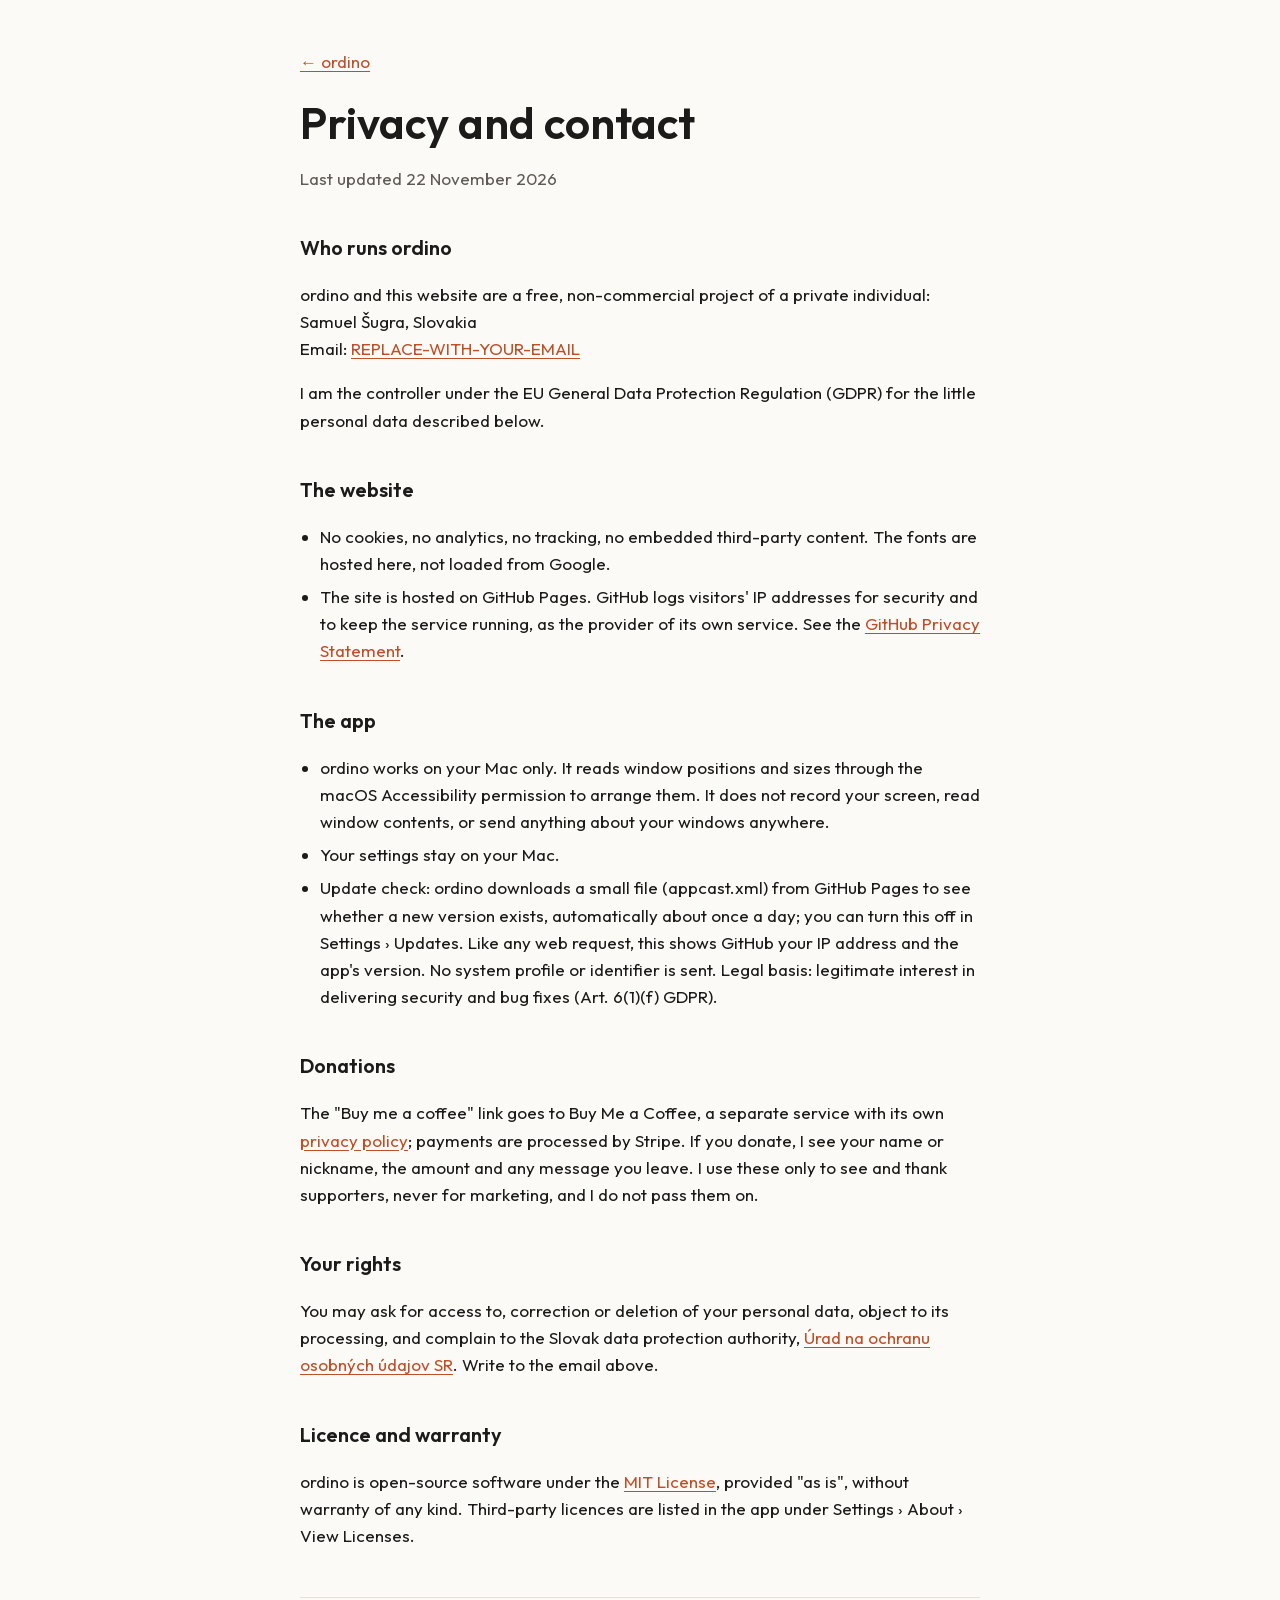
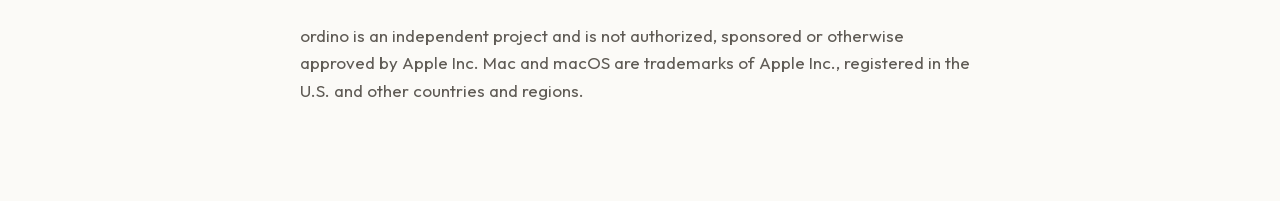
==== web/privacy.html @ d367b2a9 "chore: open-source prep (licence texts in app, self-hosted fonts, neutral icons, privacy page, polic" ====
<!doctype html>
<html lang="en">
<head>
<meta charset="utf-8">
<meta name="viewport" content="width=device-width, initial-scale=1">
<title>Privacy and contact · ordino</title>
<meta name="description" content="What the ordino website and app do with your data, and who runs them.">
<link rel="icon" href="favicon.svg" type="image/svg+xml">
<link rel="canonical" href="https://xsugra.github.io/ordino/privacy.html">
<link href="fonts/fonts.css" rel="stylesheet">
<style>
  :root { --bg: #fbfaf7; --ink: #1c1b19; --muted: #5f5b55; --line: #e4e0d8; --link: #bf4f29; color-scheme: light dark; }
  @media (prefers-color-scheme: dark) { :root { --bg: #141312; --ink: #f2f0eb; --muted: #a8a39a; --line: #2d2b28; --link: #e98a64; } }
  body { margin: 0; background: var(--bg); color: var(--ink); font: 17px/1.6 Outfit, -apple-system, BlinkMacSystemFont, sans-serif; }
  main { max-width: 680px; margin: 0 auto; padding: 48px 16px 80px; }
  h1 { font-size: clamp(32px, 6vw, 44px); line-height: 1.1; margin: 24px 0 8px; font-weight: 600; }
  h2 { font-size: 20px; margin: 40px 0 8px; font-weight: 600; }
  p, li { color: var(--ink); } .muted { color: var(--muted); }
  a { color: var(--link); text-underline-offset: 3px; }
  ul { padding-left: 20px; } li { margin: 6px 0; }
  hr { border: 0; border-top: 1px solid var(--line); margin: 48px 0 24px; }
</style>
</head>
<body>
<main>
  <a href="./">← ordino</a>
  <h1>Privacy and contact</h1>
  <p class="muted">Last updated 22 November 2026</p>

  <h2>Who runs ordino</h2>
  <p>ordino and this website are a free, non-commercial project of a private individual:<br>
  Samuel Šugra, Slovakia<br>
  Email: <a href="mailto:REPLACE-WITH-YOUR-EMAIL">REPLACE-WITH-YOUR-EMAIL</a></p>
  <p>I am the controller under the EU General Data Protection Regulation (GDPR) for the little personal data described below.</p>

  <h2>The website</h2>
  <ul>
    <li>No cookies, no analytics, no tracking, no embedded third-party content. The fonts are hosted here, not loaded from Google.</li>
    <li>The site is hosted on GitHub Pages. GitHub logs visitors' IP addresses for security and to keep the service running, as the provider of its own service. See the <a href="https://docs.github.com/en/site-policy/privacy-policies/github-general-privacy-statement">GitHub Privacy Statement</a>.</li>
  </ul>

  <h2>The app</h2>
  <ul>
    <li>ordino works on your Mac only. It reads window positions and sizes through the macOS Accessibility permission to arrange them. It does not record your screen, read window contents, or send anything about your windows anywhere.</li>
    <li>Your settings stay on your Mac.</li>
    <li>Update check: ordino downloads a small file (appcast.xml) from GitHub Pages to see whether a new version exists, automatically about once a day; you can turn this off in Settings › Updates. Like any web request, this shows GitHub your IP address and the app's version. No system profile or identifier is sent. Legal basis: legitimate interest in delivering security and bug fixes (Art. 6(1)(f) GDPR).</li>
  </ul>

  <h2>Donations</h2>
  <p>The "Buy me a coffee" link goes to Buy Me a Coffee, a separate service with its own <a href="https://buymeacoffee.com/privacy-policy">privacy policy</a>; payments are processed by Stripe. If you donate, I see your name or nickname, the amount and any message you leave. I use these only to see and thank supporters, never for marketing, and I do not pass them on.</p>

  <h2>Your rights</h2>
  <p>You may ask for access to, correction or deletion of your personal data, object to its processing, and complain to the Slovak data protection authority, <a href="https://dataprotection.gov.sk/">Úrad na ochranu osobných údajov SR</a>. Write to the email above.</p>

  <h2>Licence and warranty</h2>
  <p>ordino is open-source software under the <a href="https://github.com/xsugra/ordino/blob/main/LICENSE">MIT License</a>, provided "as is", without warranty of any kind. Third-party licences are listed in the app under Settings › About › View Licenses.</p>

  <hr>
  <p class="muted">ordino is an independent project and is not authorized, sponsored or otherwise approved by Apple Inc. Mac and macOS are trademarks of Apple Inc., registered in the U.S. and other countries and regions.</p>
</main>
</body>
</html>
---- web/fonts/fonts.css ----
/* latin-ext */
@font-face {
  font-family: 'DM Mono';
  font-style: normal;
  font-weight: 400;
  font-display: swap;
  src: url(dmmono-aFTU7PB1QTsUX8KYthSQBK6PYK3EXw.woff2) format('woff2');
  unicode-range: U+0100-02BA, U+02BD-02C5, U+02C7-02CC, U+02CE-02D7, U+02DD-02FF, U+0304, U+0308, U+0329, U+1D00-1DBF, U+1E00-1E9F, U+1EF2-1EFF, U+2020, U+20A0-20AB, U+20AD-20C4, U+2113, U+2C60-2C7F, U+A720-A7FF;
}
/* latin */
@font-face {
  font-family: 'DM Mono';
  font-style: normal;
  font-weight: 400;
  font-display: swap;
  src: url(dmmono-aFTU7PB1QTsUX8KYthqQBK6PYK0.woff2) format('woff2');
  unicode-range: U+0000-00FF, U+0131, U+0152-0153, U+02BB-02BC, U+02C6, U+02DA, U+02DC, U+0304, U+0308, U+0329, U+2000-206F, U+20AC, U+2122, U+2191, U+2193, U+2212, U+2215, U+FEFF, U+FFFD;
}
/* latin-ext */
@font-face {
  font-family: 'DM Mono';
  font-style: normal;
  font-weight: 500;
  font-display: swap;
  src: url(dmmono-aFTR7PB1QTsUX8KYvumzEY2tbYf-Vlh3uA.woff2) format('woff2');
  unicode-range: U+0100-02BA, U+02BD-02C5, U+02C7-02CC, U+02CE-02D7, U+02DD-02FF, U+0304, U+0308, U+0329, U+1D00-1DBF, U+1E00-1E9F, U+1EF2-1EFF, U+2020, U+20A0-20AB, U+20AD-20C4, U+2113, U+2C60-2C7F, U+A720-A7FF;
}
/* latin */
@font-face {
  font-family: 'DM Mono';
  font-style: normal;
  font-weight: 500;
  font-display: swap;
  src: url(dmmono-aFTR7PB1QTsUX8KYvumzEYOtbYf-Vlg.woff2) format('woff2');
  unicode-range: U+0000-00FF, U+0131, U+0152-0153, U+02BB-02BC, U+02C6, U+02DA, U+02DC, U+0304, U+0308, U+0329, U+2000-206F, U+20AC, U+2122, U+2191, U+2193, U+2212, U+2215, U+FEFF, U+FFFD;
}
/* latin-ext */
@font-face {
  font-family: 'Outfit';
  font-style: normal;
  font-weight: 400 700;
  font-display: swap;
  src: url(outfit-QGYvz_MVcBeNP4NJuktqUYLkn8BJ.woff2) format('woff2');
  unicode-range: U+0100-02BA, U+02BD-02C5, U+02C7-02CC, U+02CE-02D7, U+02DD-02FF, U+0304, U+0308, U+0329, U+1D00-1DBF, U+1E00-1E9F, U+1EF2-1EFF, U+2020, U+20A0-20AB, U+20AD-20C4, U+2113, U+2C60-2C7F, U+A720-A7FF;
}
/* latin */
@font-face {
  font-family: 'Outfit';
  font-style: normal;
  font-weight: 400 700;
  font-display: swap;
  src: url(outfit-QGYvz_MVcBeNP4NJtEtqUYLknw.woff2) format('woff2');
  unicode-range: U+0000-00FF, U+0131, U+0152-0153, U+02BB-02BC, U+02C6, U+02DA, U+02DC, U+0304, U+0308, U+0329, U+2000-206F, U+20AC, U+2122, U+2191, U+2193, U+2212, U+2215, U+FEFF, U+FFFD;
}
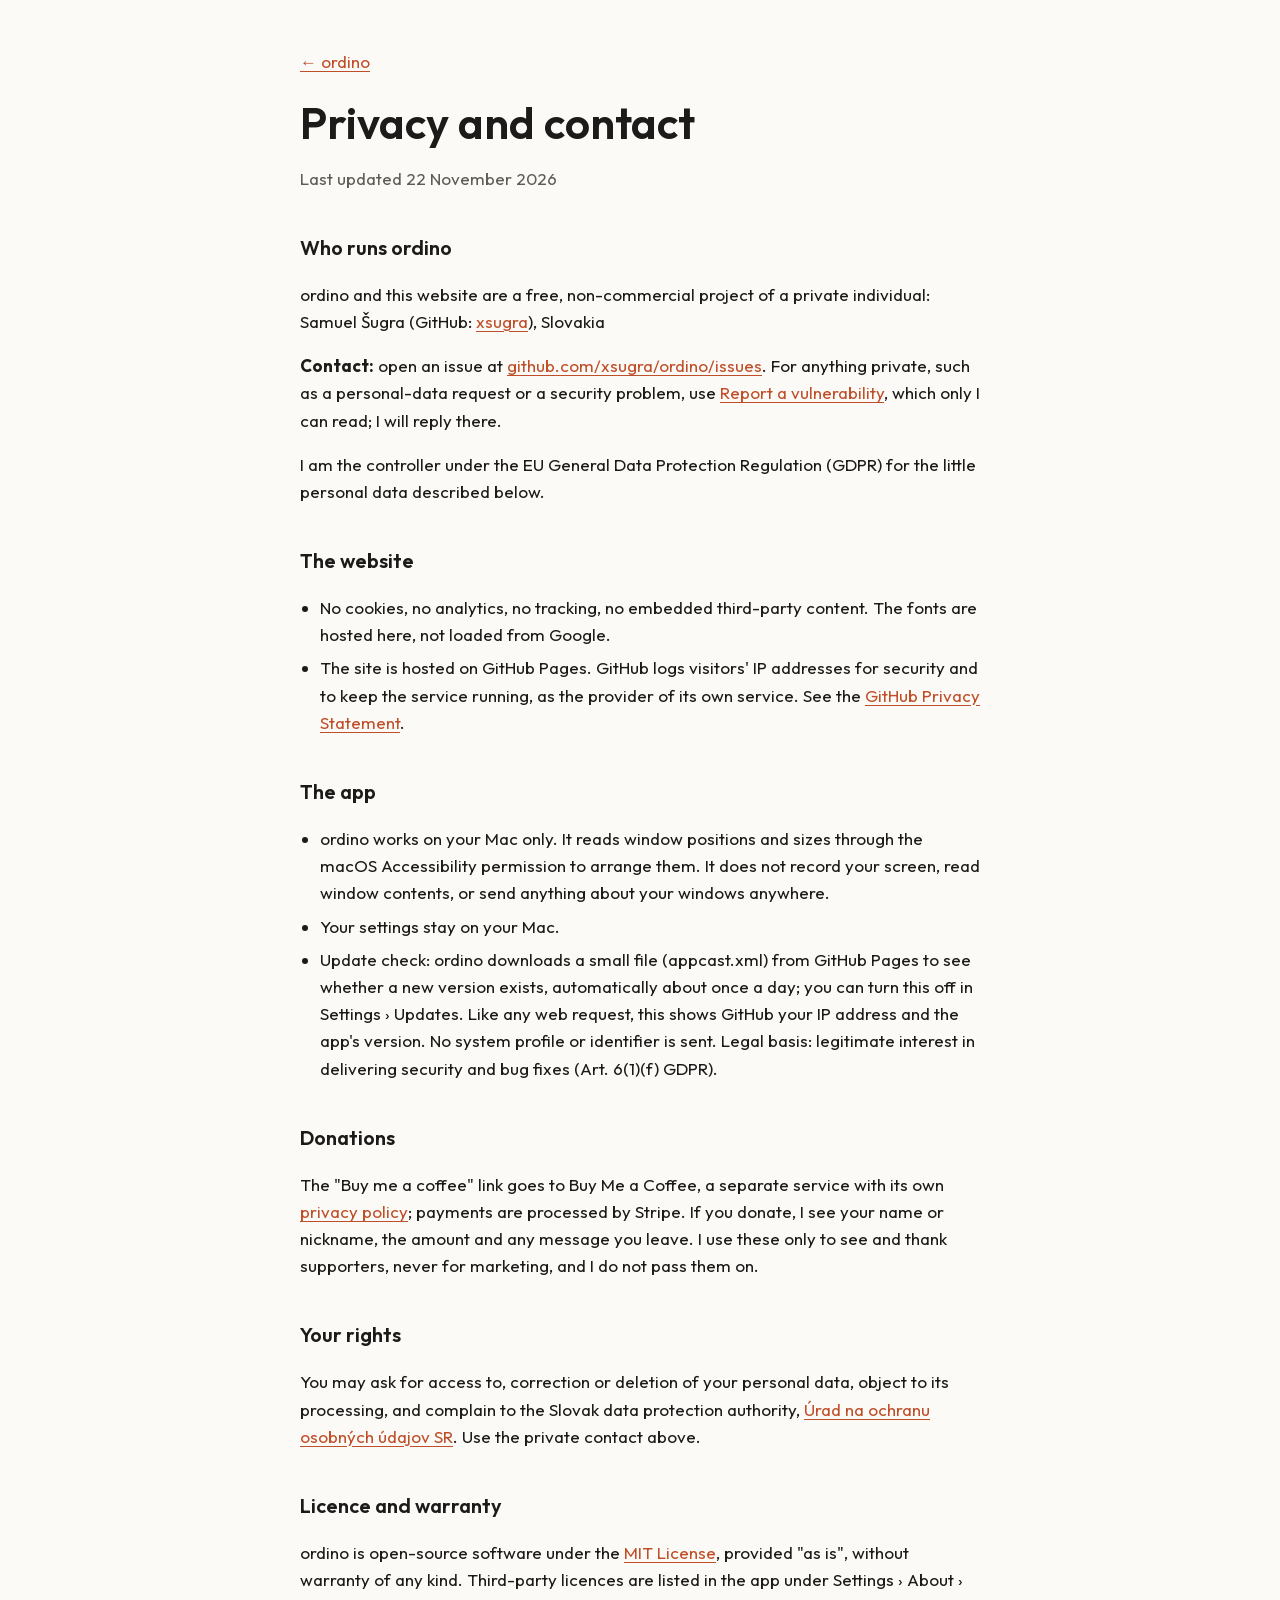
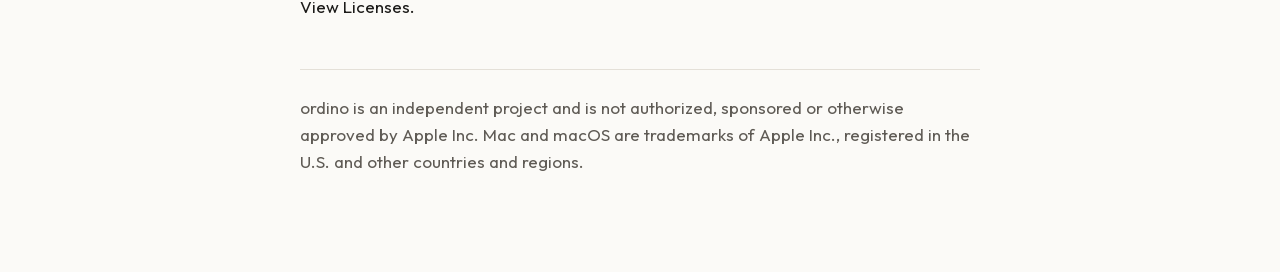
==== commit 48376852: "docs(web): contact through GitHub instead of email" ====
--- a/web/privacy.html
+++ b/web/privacy.html
@@ -29,8 +29,10 @@
 
   <h2>Who runs ordino</h2>
   <p>ordino and this website are a free, non-commercial project of a private individual:<br>
-  Samuel Šugra, Slovakia<br>
-  Email: <a href="mailto:REPLACE-WITH-YOUR-EMAIL">REPLACE-WITH-YOUR-EMAIL</a></p>
+  Samuel Šugra (GitHub: <a href="https://github.com/xsugra">xsugra</a>), Slovakia</p>
+  <p><strong>Contact:</strong> open an issue at <a href="https://github.com/xsugra/ordino/issues">github.com/xsugra/ordino/issues</a>.
+  For anything private, such as a personal-data request or a security problem, use
+  <a href="https://github.com/xsugra/ordino/security/advisories/new">Report a vulnerability</a>, which only I can read; I will reply there.</p>
   <p>I am the controller under the EU General Data Protection Regulation (GDPR) for the little personal data described below.</p>
 
   <h2>The website</h2>
@@ -50,7 +52,7 @@
   <p>The "Buy me a coffee" link goes to Buy Me a Coffee, a separate service with its own <a href="https://buymeacoffee.com/privacy-policy">privacy policy</a>; payments are processed by Stripe. If you donate, I see your name or nickname, the amount and any message you leave. I use these only to see and thank supporters, never for marketing, and I do not pass them on.</p>
 
   <h2>Your rights</h2>
-  <p>You may ask for access to, correction or deletion of your personal data, object to its processing, and complain to the Slovak data protection authority, <a href="https://dataprotection.gov.sk/">Úrad na ochranu osobných údajov SR</a>. Write to the email above.</p>
+  <p>You may ask for access to, correction or deletion of your personal data, object to its processing, and complain to the Slovak data protection authority, <a href="https://dataprotection.gov.sk/">Úrad na ochranu osobných údajov SR</a>. Use the private contact above.</p>
 
   <h2>Licence and warranty</h2>
   <p>ordino is open-source software under the <a href="https://github.com/xsugra/ordino/blob/main/LICENSE">MIT License</a>, provided "as is", without warranty of any kind. Third-party licences are listed in the app under Settings › About › View Licenses.</p>
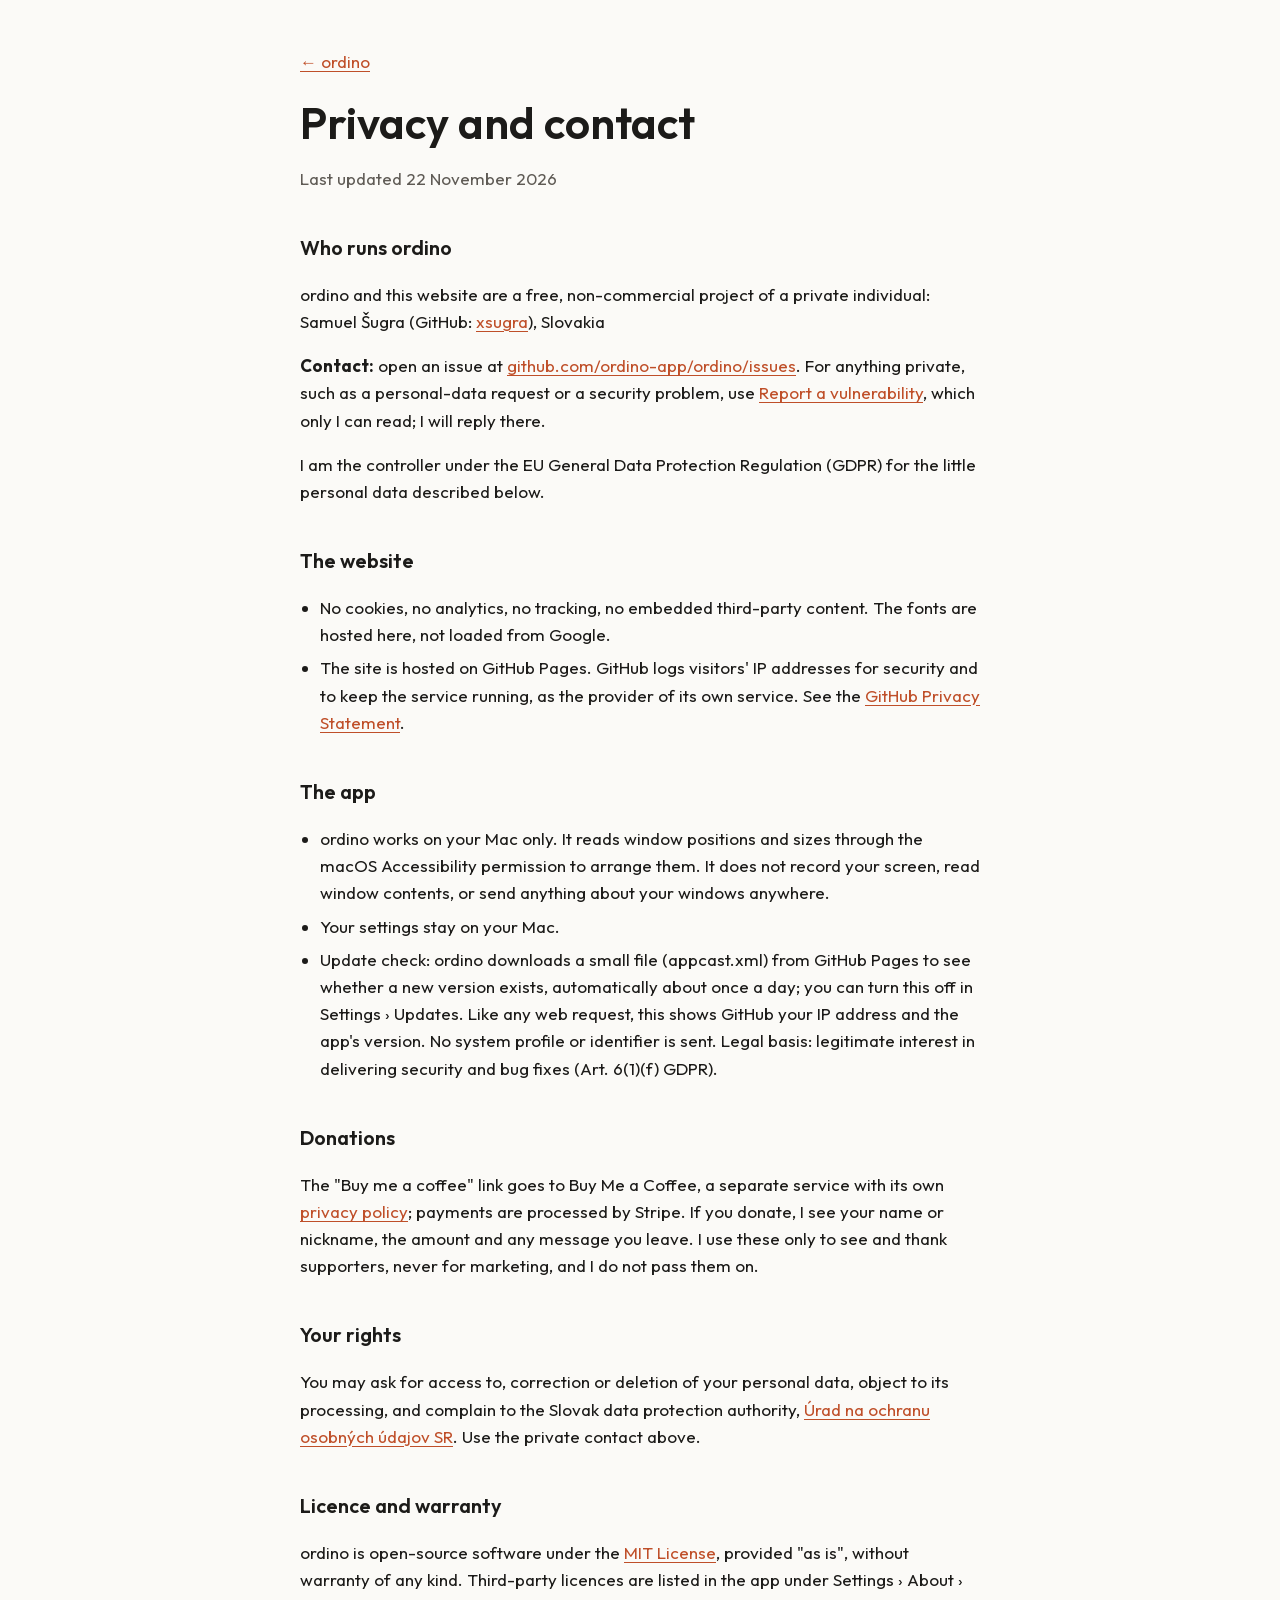
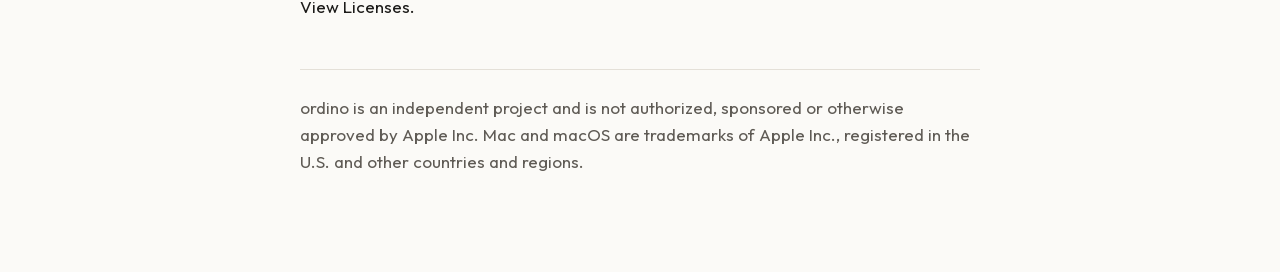
==== commit faeefb6a: "chore: move addresses to the ordino-app organization" ====
--- a/web/privacy.html
+++ b/web/privacy.html
@@ -6,7 +6,7 @@
 <title>Privacy and contact · ordino</title>
 <meta name="description" content="What the ordino website and app do with your data, and who runs them.">
 <link rel="icon" href="favicon.svg" type="image/svg+xml">
-<link rel="canonical" href="https://xsugra.github.io/ordino/privacy.html">
+<link rel="canonical" href="https://ordino-app.github.io/ordino/privacy.html">
 <link href="fonts/fonts.css" rel="stylesheet">
 <style>
   :root { --bg: #fbfaf7; --ink: #1c1b19; --muted: #5f5b55; --line: #e4e0d8; --link: #bf4f29; color-scheme: light dark; }
@@ -30,9 +30,9 @@
   <h2>Who runs ordino</h2>
   <p>ordino and this website are a free, non-commercial project of a private individual:<br>
   Samuel Šugra (GitHub: <a href="https://github.com/xsugra">xsugra</a>), Slovakia</p>
-  <p><strong>Contact:</strong> open an issue at <a href="https://github.com/xsugra/ordino/issues">github.com/xsugra/ordino/issues</a>.
+  <p><strong>Contact:</strong> open an issue at <a href="https://github.com/ordino-app/ordino/issues">github.com/ordino-app/ordino/issues</a>.
   For anything private, such as a personal-data request or a security problem, use
-  <a href="https://github.com/xsugra/ordino/security/advisories/new">Report a vulnerability</a>, which only I can read; I will reply there.</p>
+  <a href="https://github.com/ordino-app/ordino/security/advisories/new">Report a vulnerability</a>, which only I can read; I will reply there.</p>
   <p>I am the controller under the EU General Data Protection Regulation (GDPR) for the little personal data described below.</p>
 
   <h2>The website</h2>
@@ -55,7 +55,7 @@
   <p>You may ask for access to, correction or deletion of your personal data, object to its processing, and complain to the Slovak data protection authority, <a href="https://dataprotection.gov.sk/">Úrad na ochranu osobných údajov SR</a>. Use the private contact above.</p>
 
   <h2>Licence and warranty</h2>
-  <p>ordino is open-source software under the <a href="https://github.com/xsugra/ordino/blob/main/LICENSE">MIT License</a>, provided "as is", without warranty of any kind. Third-party licences are listed in the app under Settings › About › View Licenses.</p>
+  <p>ordino is open-source software under the <a href="https://github.com/ordino-app/ordino/blob/main/LICENSE">MIT License</a>, provided "as is", without warranty of any kind. Third-party licences are listed in the app under Settings › About › View Licenses.</p>
 
   <hr>
   <p class="muted">ordino is an independent project and is not authorized, sponsored or otherwise approved by Apple Inc. Mac and macOS are trademarks of Apple Inc., registered in the U.S. and other countries and regions.</p>
